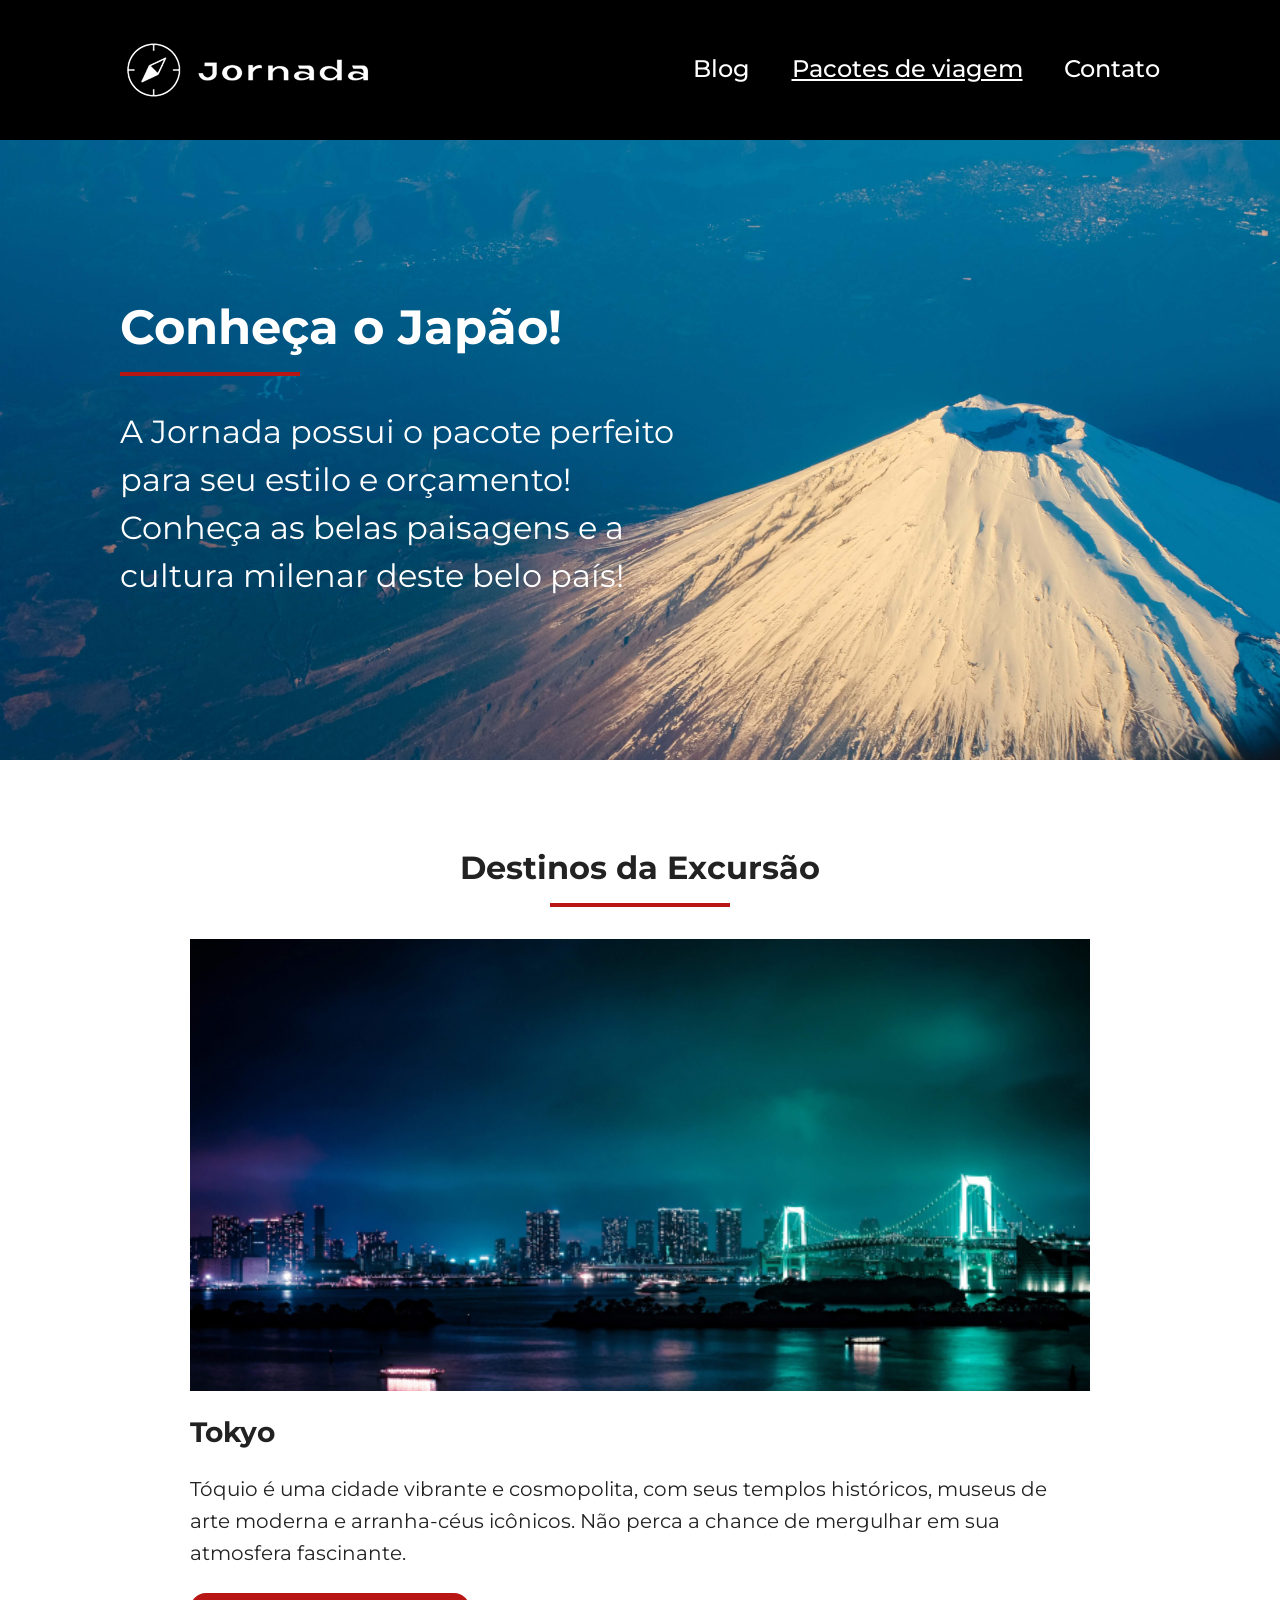
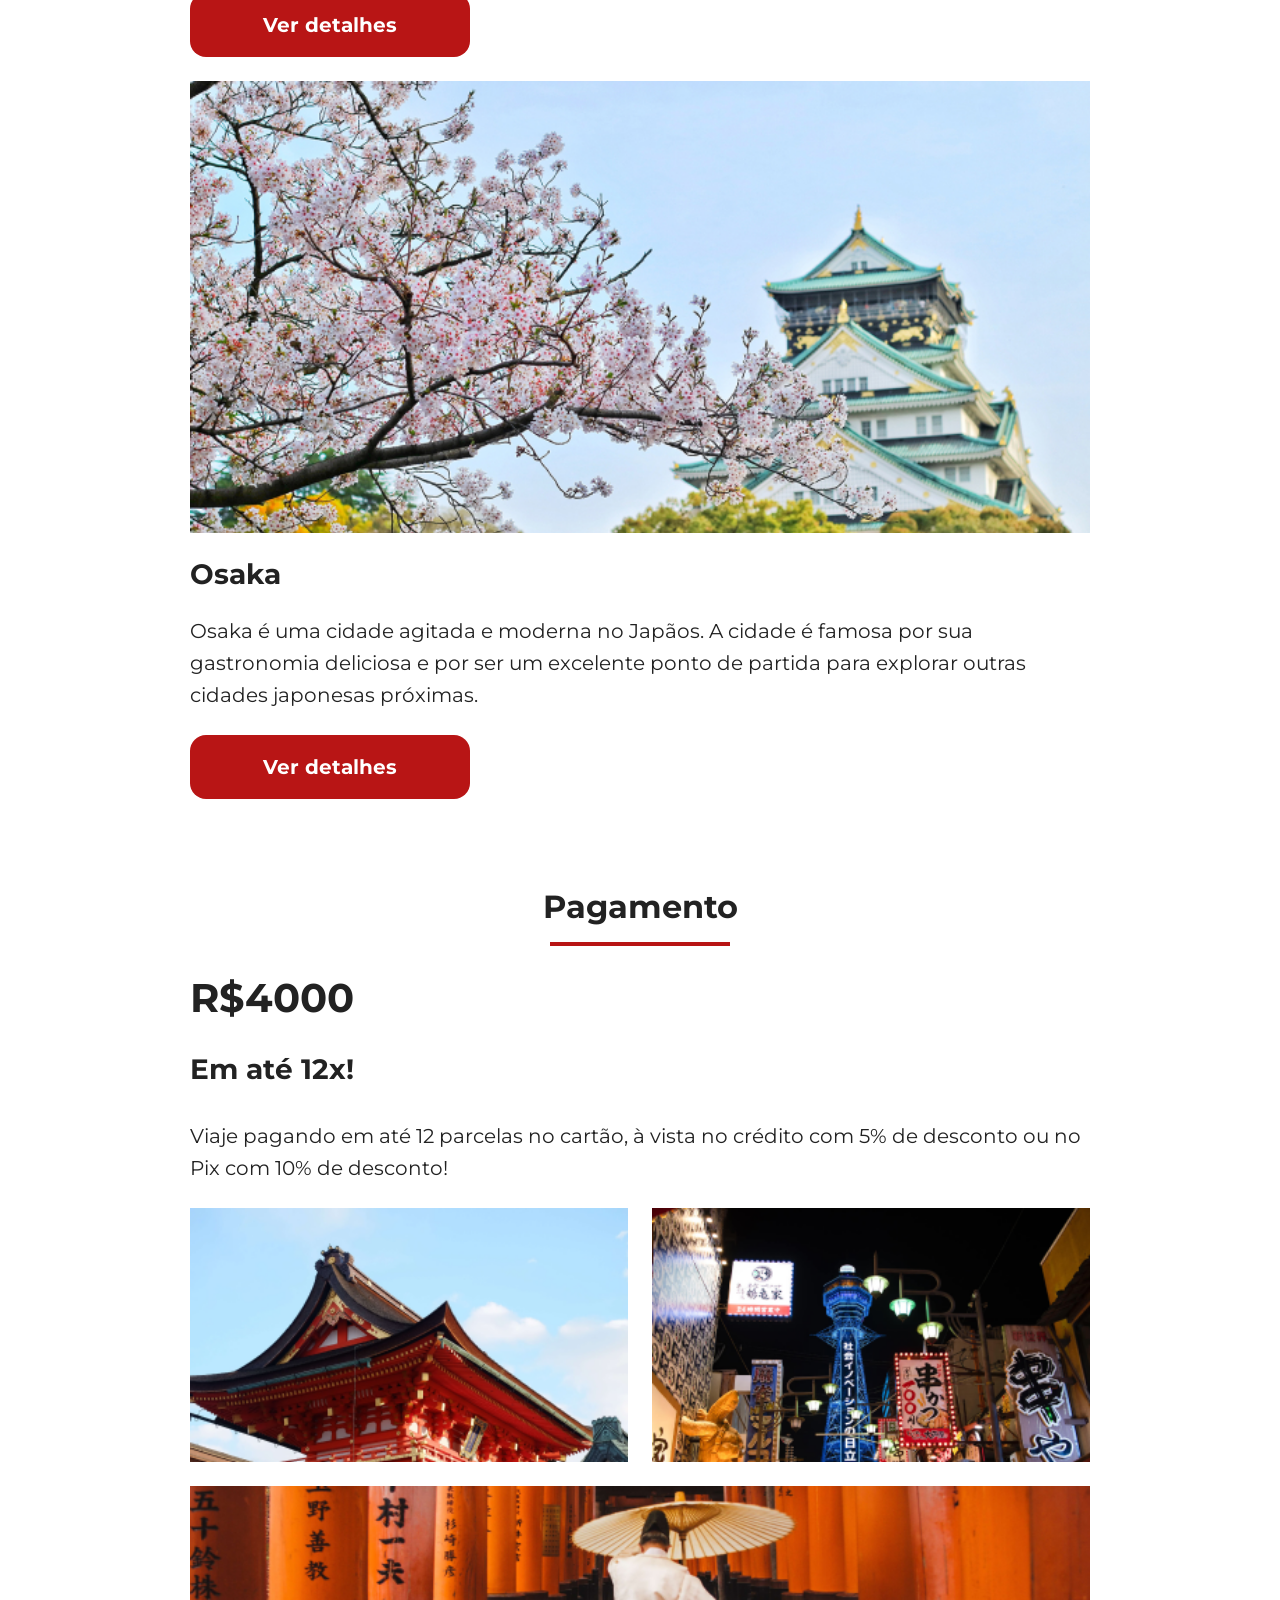
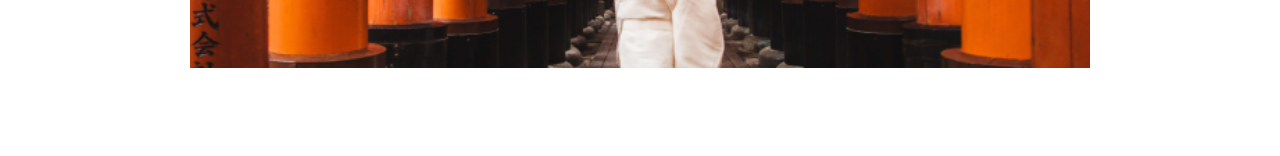
==== pacotes.html @ 74303559 "Finaliza secao de pagamento" ====
<!doctype html>
<html lang="pt-BR">
  <head>
    <meta charset="UTF-8" />
    <meta name="viewport" content="width=device-width, initial-scale=1.0" />
    <link rel="icon" href="favico.svg" type="xml/svg" />
    <link rel="stylesheet" href="css/style.css" />
    <title>Pacotes de viagem</title>
  </head>
  <body>
    <header class="main-header">
      <a class="logo" href="index.html" title="voltar para a página inicial">
        <img
          class="img-mobile"
          src="img/bussola-jornada-branca.png"
          alt="Bussola do logo Jornada Viagens na cor preta"
        />
        <img
          class="img-desktop"
          src="img/bussola-texto-jornada-branco.png"
          alt="Logo Jornada Viagens na cor branca"
        />
      </a>
      <div class="navegation-menu">
        <label for="menu">
          <img src="img/menu.png" alt="menu" />
        </label>
        <input type="checkbox" id="menu" hidden />
        <nav>
          <ul class="list-links">
            <li>
              <a href="blog.html" target="_blank" title="Acessar Blog">Blog</a>
            </li>
            <li>
              <a
                class="active"
                href="pacotes.html"
                target="_blank"
                title="Acessar Pacotes de viagem"
                >Pacotes de viagem</a
              >
            </li>
            <li>
              <a href="contato.html" target="_blank" title="Acessar Contato"
                >Contato</a
              >
            </li>
          </ul>
        </nav>
      </div>
    </header>
    <section class="travel-packages hero-img">
      <div class="hero-content">
        <h1>Conheça o Japão!</h1>
        <hr />
        <p>
          A Jornada possui o pacote perfeito para seu estilo e orçamento!
          Conheça as belas paisagens e a cultura milenar deste belo país!
        </p>
      </div>
    </section>
    <section class="destinations">
      <div class="section-title">
        <h2>Destinos da Excursão</h2>
        <hr />
      </div>
      <div class="destination-items">
        <article class="item tokyo">
          <header>
            <div class="img-item"></div>
            <h3 class="content-title">Tokyo</h3>
          </header>
          <p class="content-text">
            Tóquio é uma cidade vibrante e cosmopolita, com seus templos
            históricos, museus de arte moderna e arranha-céus icônicos. Não
            perca a chance de mergulhar em sua atmosfera fascinante.
          </p>
          <footer>
            <a
              href="#"
              class="button"
              target="_blank"
              title="Veja mais detalhes do destino Tokyo"
              >Ver detalhes</a
            >
          </footer>
        </article>
        <article class="item osaka">
          <header>
            <div class="img-item"></div>
            <h3 class="content-title">Osaka</h3>
          </header>
          <p class="content-text">
            Osaka é uma cidade agitada e moderna no Japãos. A cidade é famosa
            por sua gastronomia deliciosa e por ser um excelente ponto de
            partida para explorar outras cidades japonesas próximas.
          </p>
          <footer>
            <a
              href="#"
              class="button"
              target="_blank"
              title="Veja mais detalhes do destino Osaka"
              >Ver detalhes</a
            >
          </footer>
        </article>
      </div>
    </section>
    <section class="payments">
      <div class="section-title">
        <h2>Pagamento</h2>
        <hr />
      </div>
      <div class="travel-packages content-container">
        <div class="text-content">
          <h3 class="content-title">R$4000</h3>
          <h4 class="content-second-title">Em até 12x!</h4>
          <p class="content-text">
            Viaje pagando em até 12 parcelas no cartão, à vista no crédito com
            5% de desconto ou no Pix com 10% de desconto!
          </p>
          <a
            href="#"
            class="button"
            target="_blank"
            title="Veja mais detalhes de pagamento"
            >Ver detalhes</a
          >
        </div>
        <div class="image-gallery">
          <div class="image first"></div>
          <div class="image second"></div>
          <div class="image third colspan-2"></div>
        </div>
      </div>
    </section>
  </body>
</html>
---- css/style.css ----
@import url(global.css);
@import url(header.css);
@import url(hero.css);
@import url(offers.css);
@import url(categories.css);
@import url(destinations.css);
@import url(payments.css);
@import url(testimonials.css);
@import url(pre-footer.css);
@import url(footer.css);
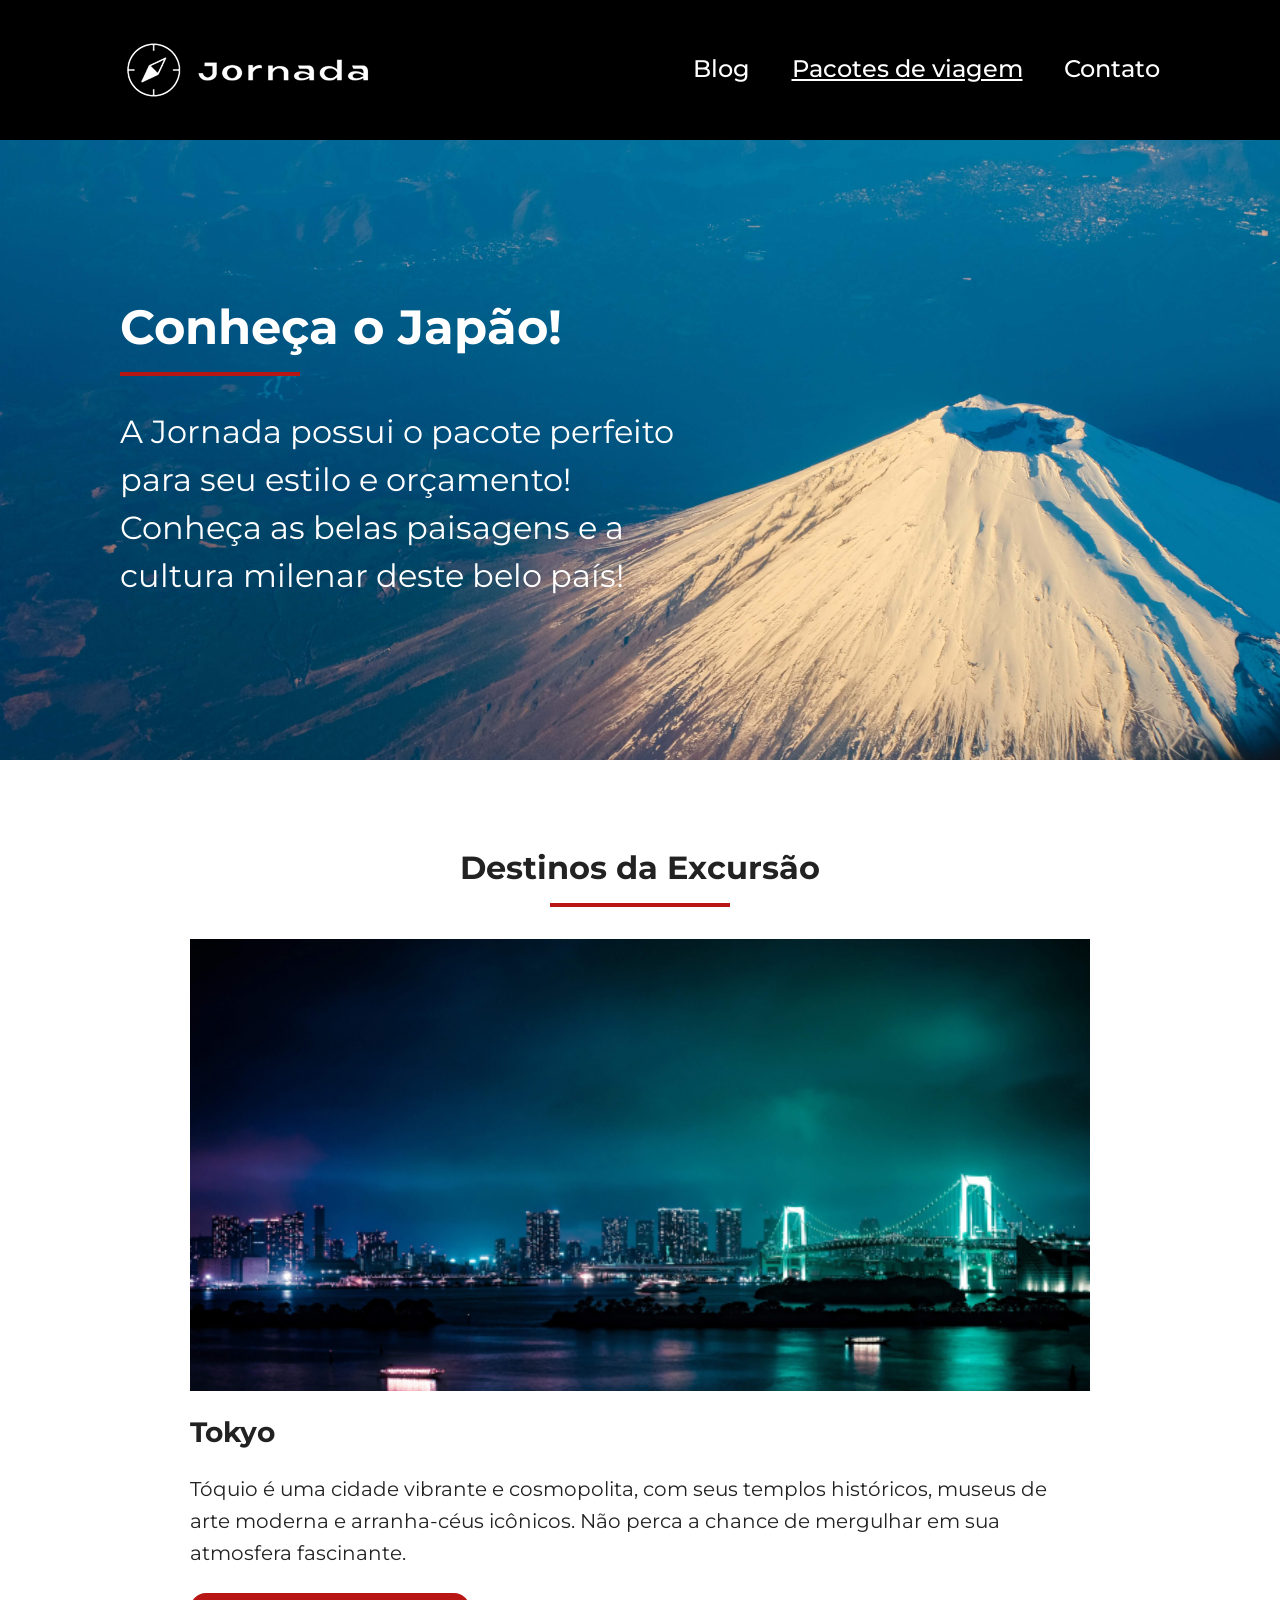
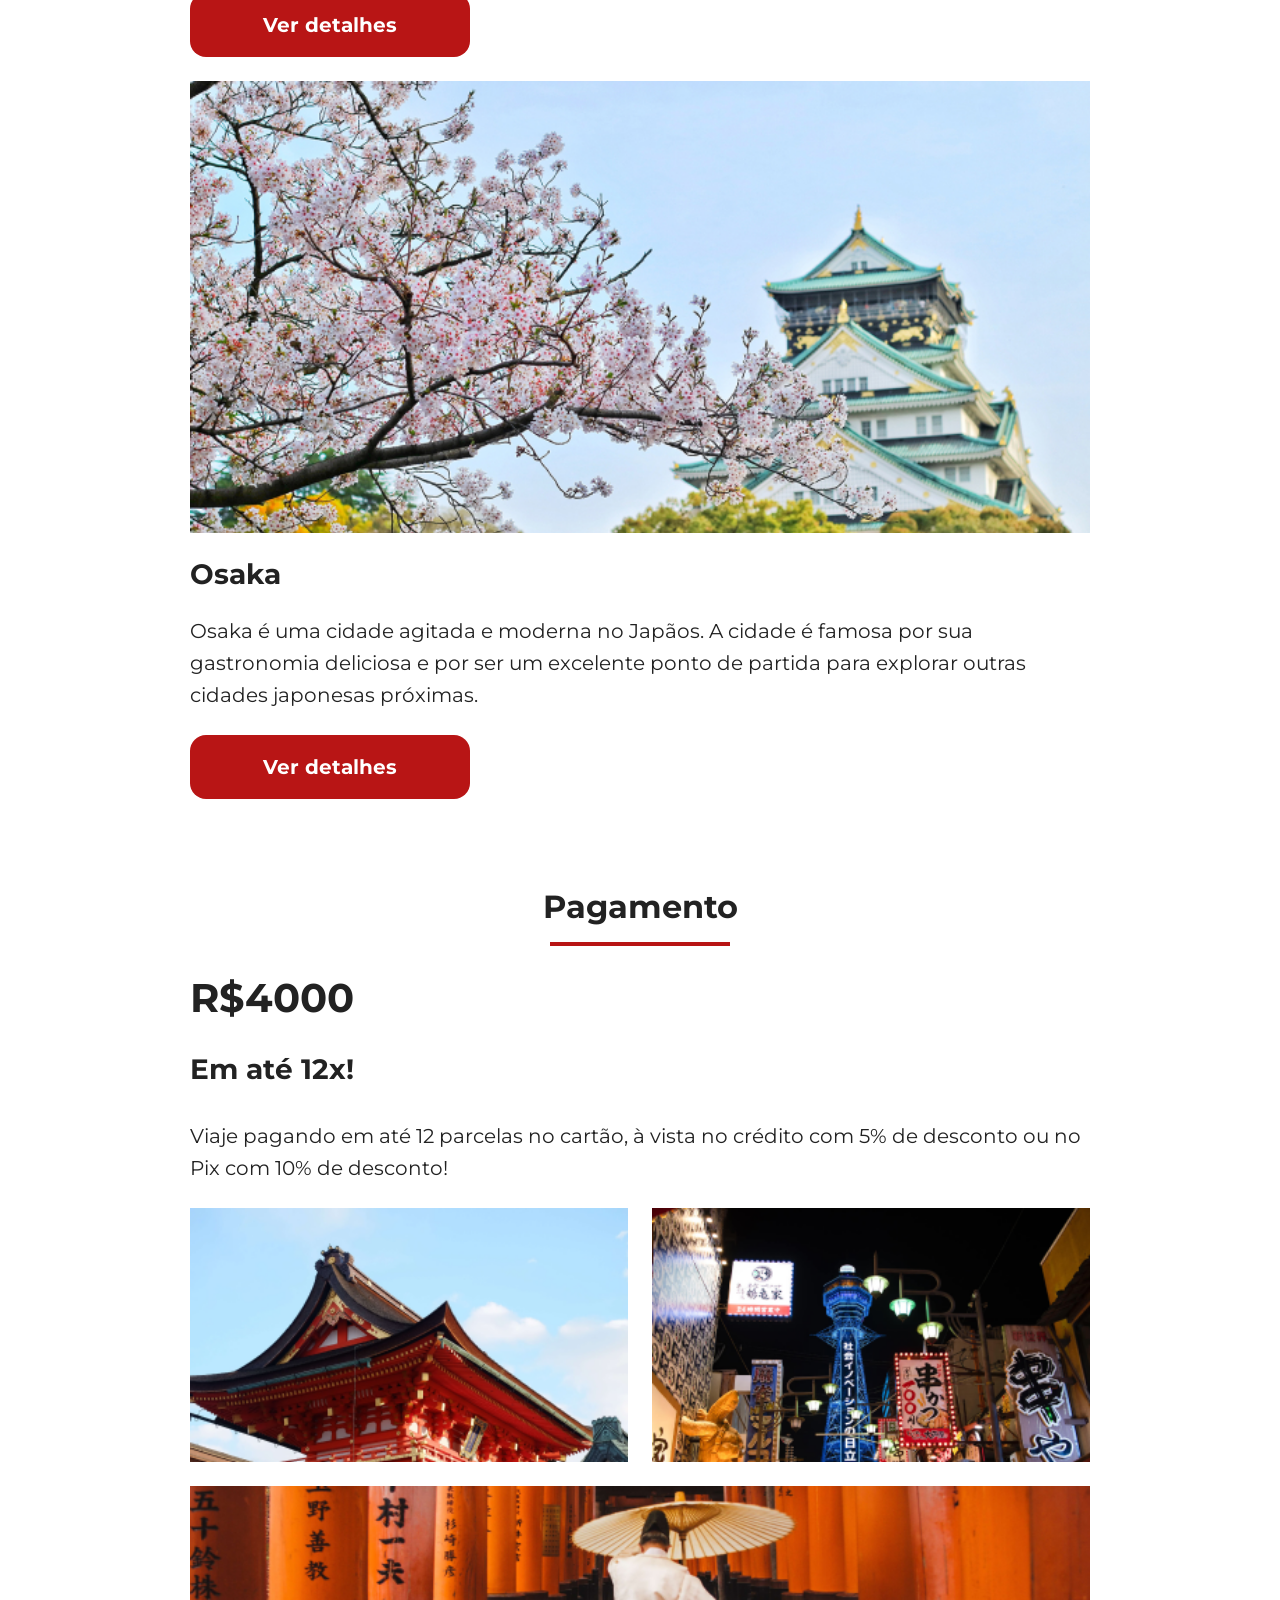
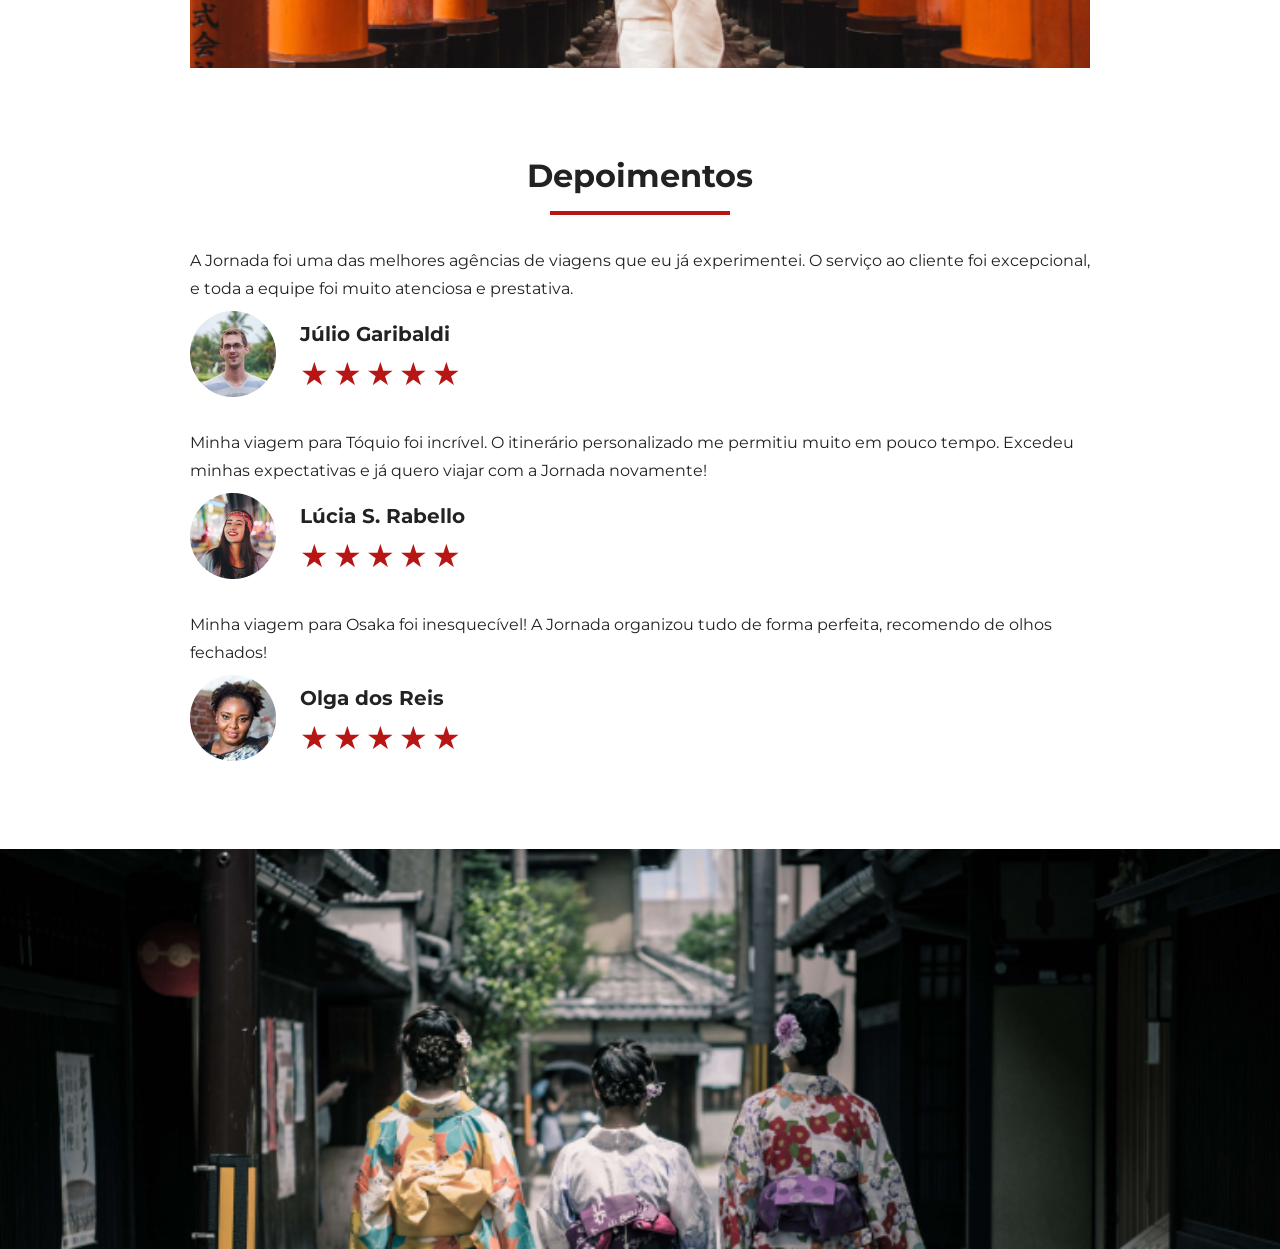
==== commit 04d77710: "Finaliza pre footer" ====
--- a/pacotes.html
+++ b/pacotes.html
@@ -135,5 +135,88 @@
         </div>
       </div>
     </section>
+    <section class="travel-packages testimonials">
+      <div class="section-title">
+        <h2>Depoimentos</h2>
+        <hr />
+      </div>
+      <div class="testimonial-container">
+        <article>
+          <header>
+            <p>
+              A Jornada foi uma das melhores agências de viagens que eu já
+              experimentei. O serviço ao cliente foi excepcional, e toda a
+              equipe foi muito atenciosa e prestativa.
+            </p>
+          </header>
+          <footer>
+            <img
+              src="img/travel-packages/avatar-julio.png"
+              alt="Imagem de perfil do cliente Júlio Garibaldi"
+            />
+            <div class="profile-content">
+              <h3>Júlio Garibaldi</h3>
+              <div class="rating">
+                <span class="star">★</span>
+                <span class="star">★</span>
+                <span class="star">★</span>
+                <span class="star">★</span>
+                <span class="star">★</span>
+              </div>
+            </div>
+          </footer>
+        </article>
+        <article>
+          <header>
+            <p>
+              Minha viagem para Tóquio foi incrível. O itinerário personalizado
+              me permitiu muito em pouco tempo. Excedeu minhas expectativas e já
+              quero viajar com a Jornada novamente!
+            </p>
+          </header>
+          <footer>
+            <img
+              src="img/travel-packages/avatar-lucia.png"
+              alt="Imagem de perfil da cliente Lúcia S. Rabello"
+            />
+            <div class="profile-content">
+              <h3>Lúcia S. Rabello</h3>
+              <div class="rating">
+                <span class="star">★</span>
+                <span class="star">★</span>
+                <span class="star">★</span>
+                <span class="star">★</span>
+                <span class="star">★</span>
+              </div>
+            </div>
+          </footer>
+        </article>
+        <article>
+          <header>
+            <p>
+              Minha viagem para Osaka foi inesquecível! A Jornada organizou tudo
+              de forma perfeita, recomendo de olhos fechados!
+            </p>
+          </header>
+          <footer>
+            <img
+              src="img/travel-packages/avatar-olga.png"
+              alt="Imagem de perfil da cliente Olga dos Reis"
+            />
+            <div class="profile-content">
+              <h3>Olga dos Reis</h3>
+              <div class="rating">
+                <span class="star">★</span>
+                <span class="star">★</span>
+                <span class="star">★</span>
+                <span class="star">★</span>
+                <span class="star">★</span>
+              </div>
+            </div>
+          </footer>
+        </article>
+      </div>
+    </section>
+    <section class="travel-packages pre-footer"></section>
   </body>
 </html>
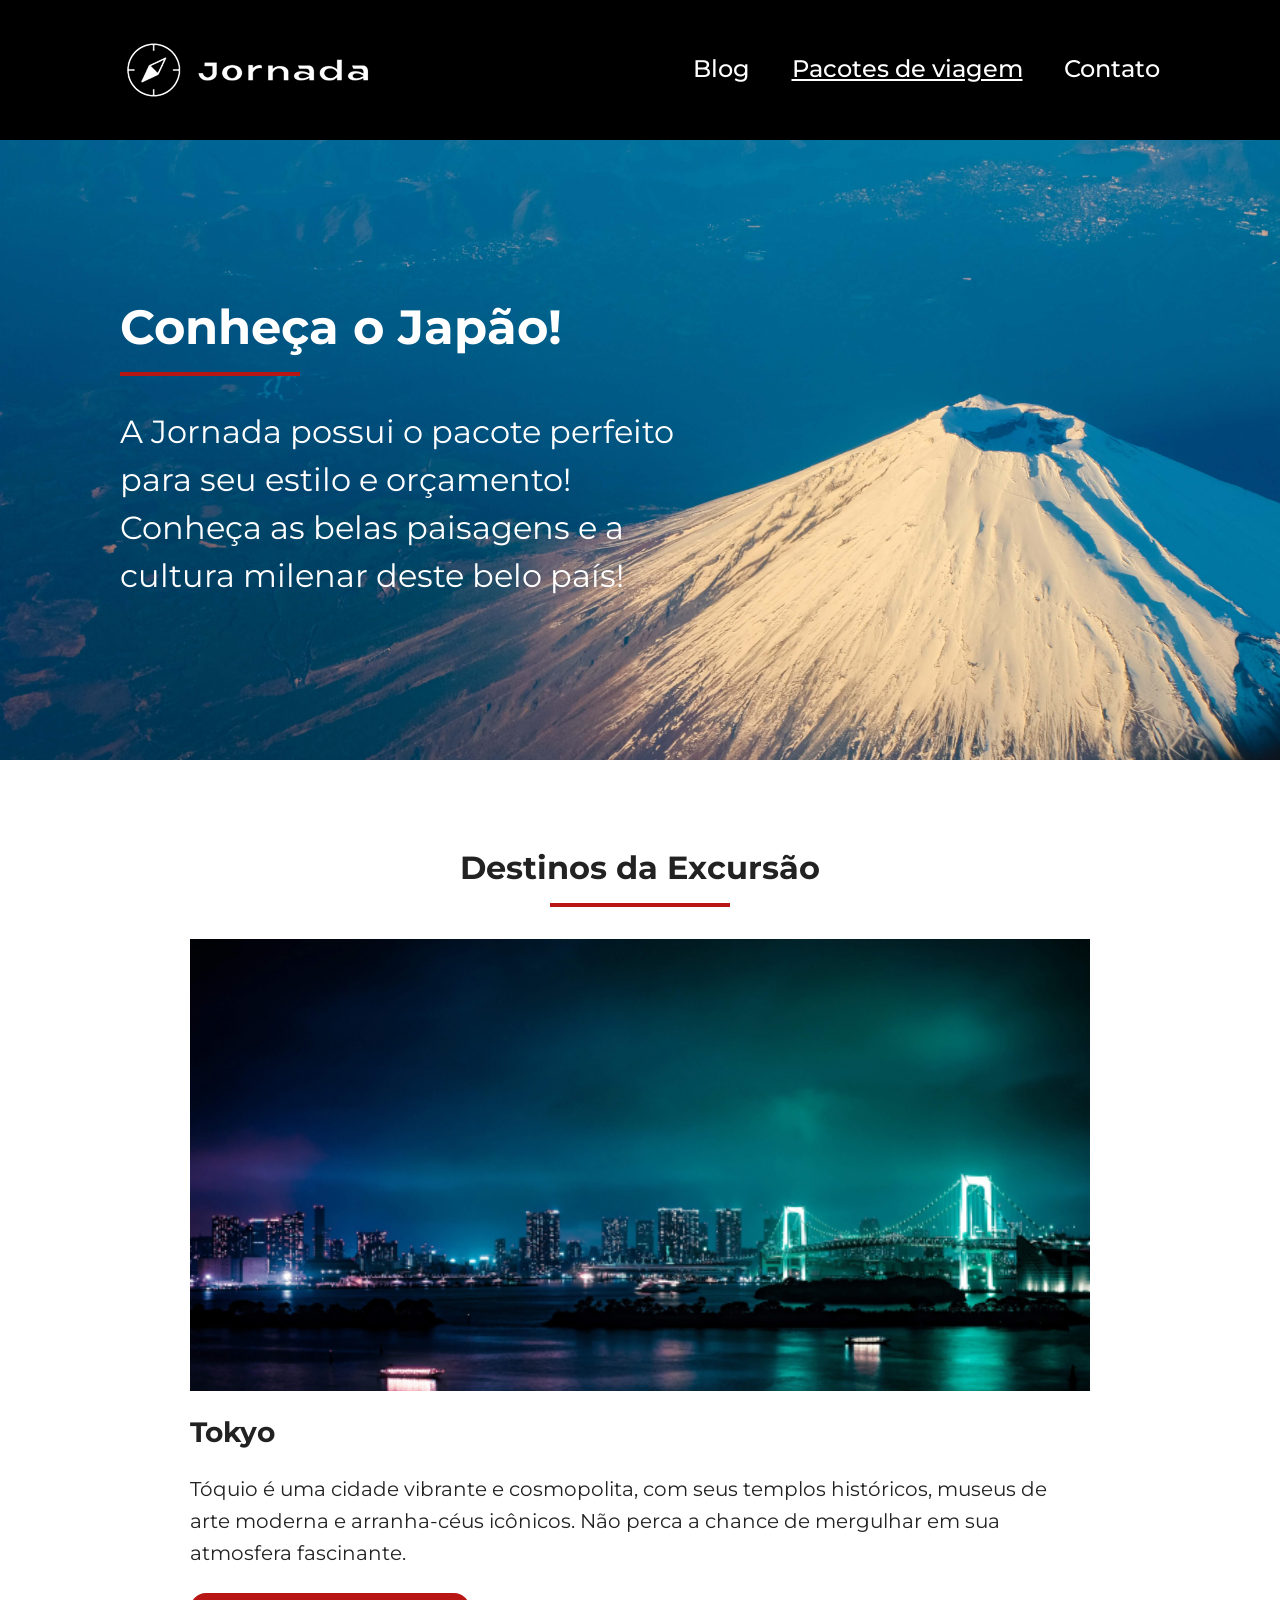
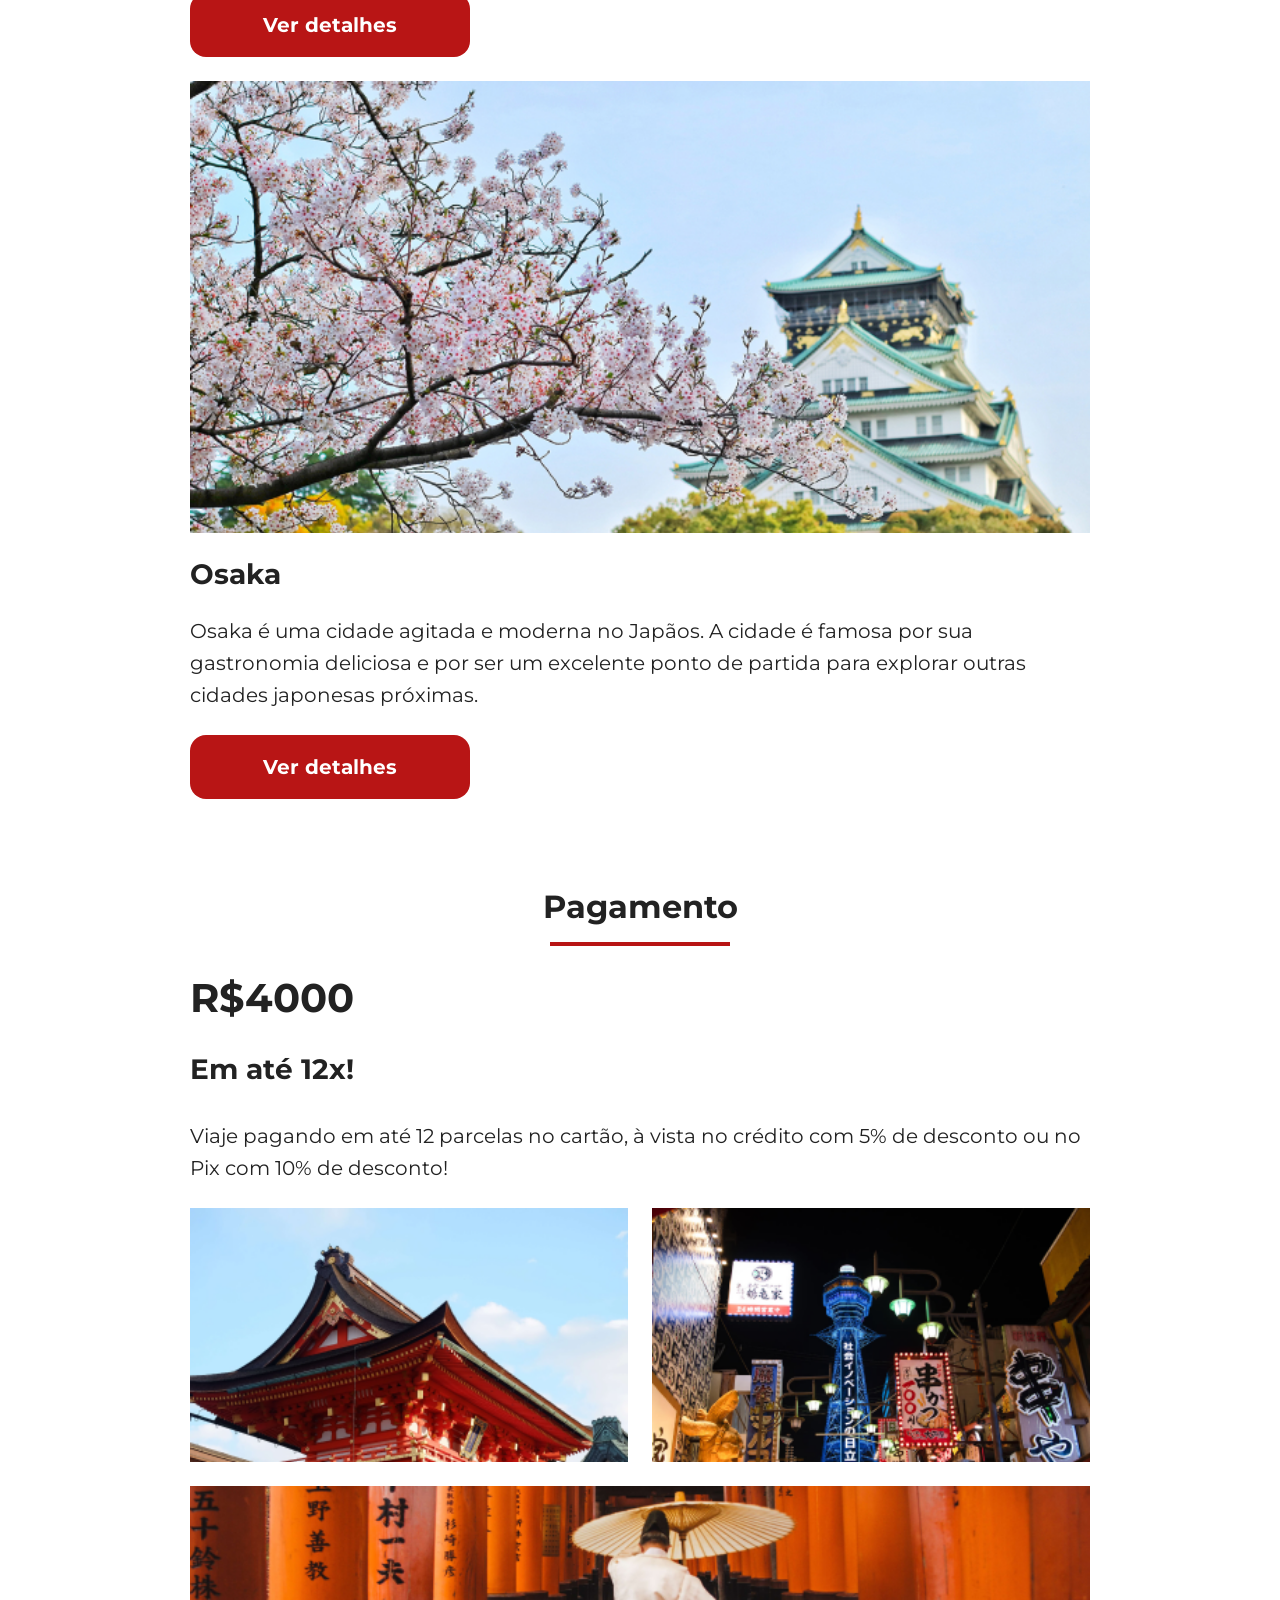
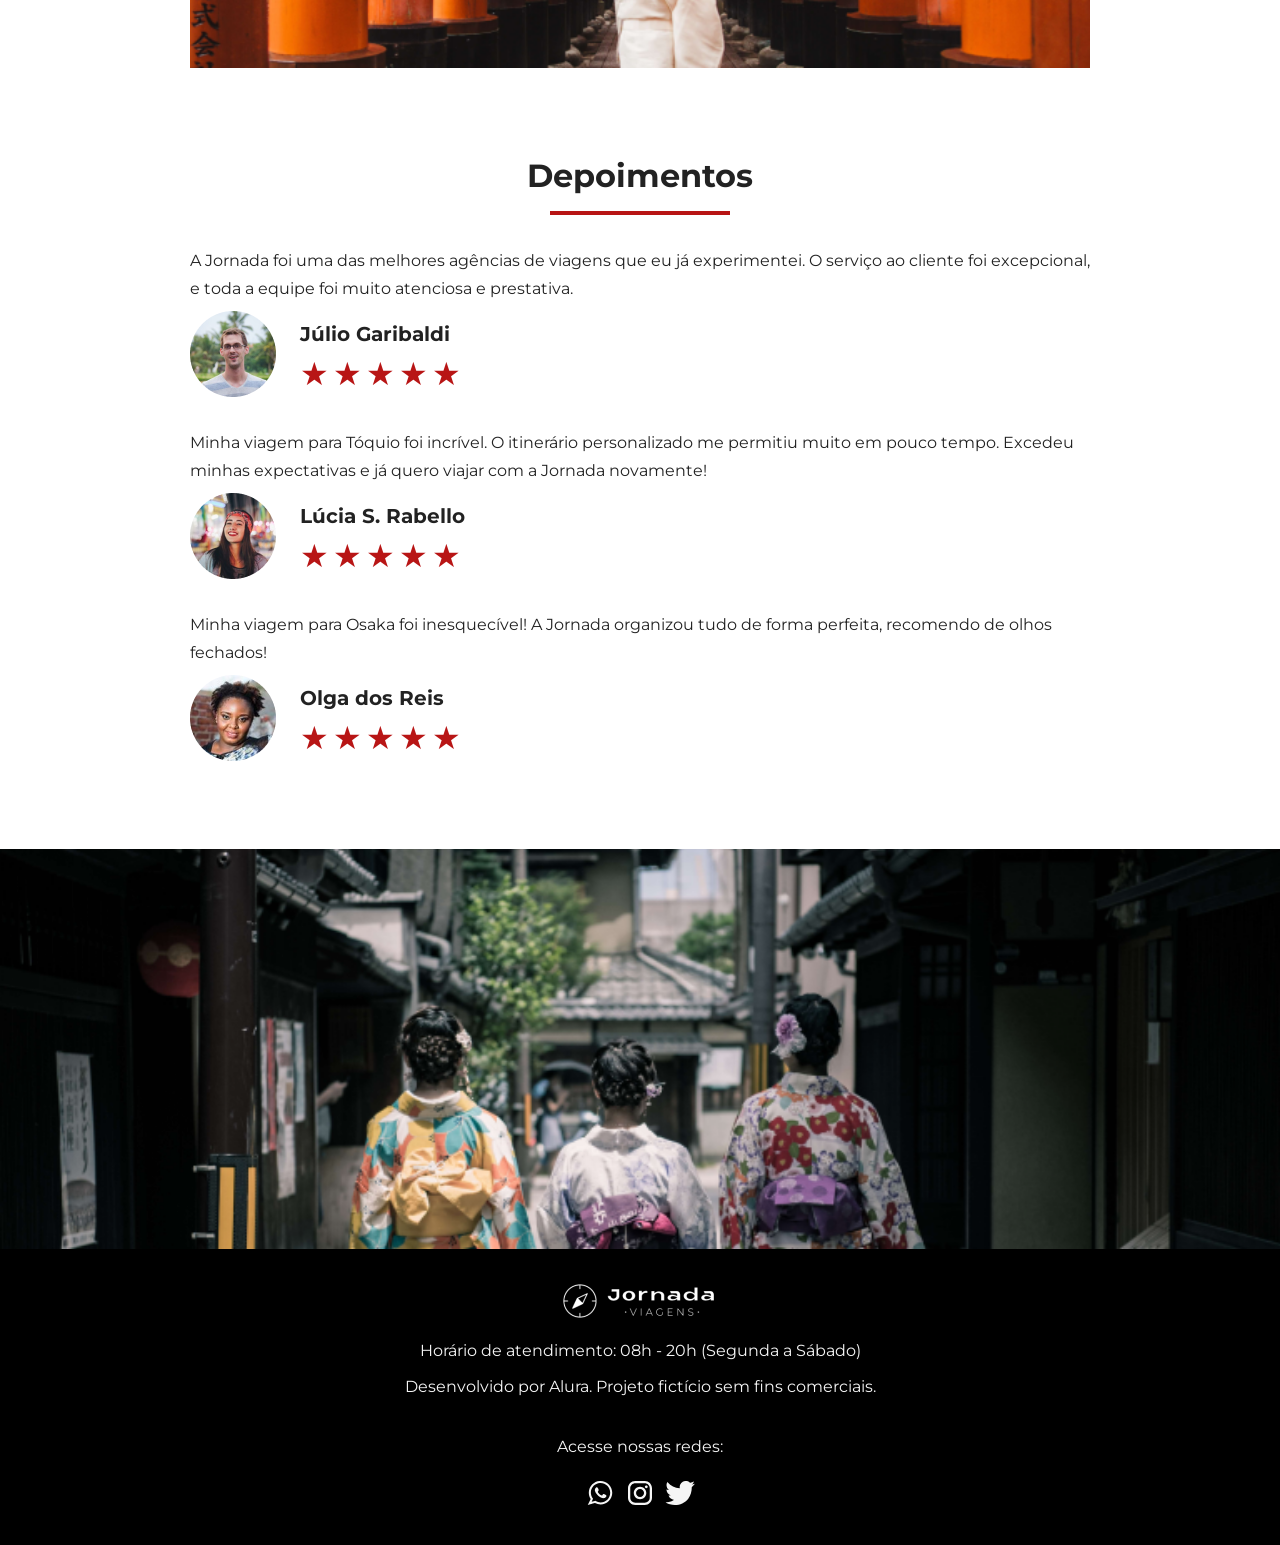
==== commit ead6a0c1: "Finaliza pagina pacotes de viagem" ====
--- a/pacotes.html
+++ b/pacotes.html
@@ -49,174 +49,213 @@
         </nav>
       </div>
     </header>
-    <section class="travel-packages hero-img">
-      <div class="hero-content">
-        <h1>Conheça o Japão!</h1>
-        <hr />
-        <p>
-          A Jornada possui o pacote perfeito para seu estilo e orçamento!
-          Conheça as belas paisagens e a cultura milenar deste belo país!
-        </p>
-      </div>
-    </section>
-    <section class="destinations">
-      <div class="section-title">
-        <h2>Destinos da Excursão</h2>
-        <hr />
-      </div>
-      <div class="destination-items">
-        <article class="item tokyo">
-          <header>
-            <div class="img-item"></div>
-            <h3 class="content-title">Tokyo</h3>
-          </header>
-          <p class="content-text">
-            Tóquio é uma cidade vibrante e cosmopolita, com seus templos
-            históricos, museus de arte moderna e arranha-céus icônicos. Não
-            perca a chance de mergulhar em sua atmosfera fascinante.
+    <main>
+      <section class="travel-packages hero-img">
+        <div class="hero-content">
+          <h1>Conheça o Japão!</h1>
+          <hr />
+          <p>
+            A Jornada possui o pacote perfeito para seu estilo e orçamento!
+            Conheça as belas paisagens e a cultura milenar deste belo país!
           </p>
-          <footer>
+        </div>
+      </section>
+      <section class="destinations">
+        <div class="section-title">
+          <h2>Destinos da Excursão</h2>
+          <hr />
+        </div>
+        <div class="destination-items">
+          <article class="item tokyo">
+            <header>
+              <div class="img-item"></div>
+              <h3 class="content-title">Tokyo</h3>
+            </header>
+            <p class="content-text">
+              Tóquio é uma cidade vibrante e cosmopolita, com seus templos
+              históricos, museus de arte moderna e arranha-céus icônicos. Não
+              perca a chance de mergulhar em sua atmosfera fascinante.
+            </p>
+            <footer>
+              <a
+                href="#"
+                class="button"
+                target="_blank"
+                title="Veja mais detalhes do destino Tokyo"
+                >Ver detalhes</a
+              >
+            </footer>
+          </article>
+          <article class="item osaka">
+            <header>
+              <div class="img-item"></div>
+              <h3 class="content-title">Osaka</h3>
+            </header>
+            <p class="content-text">
+              Osaka é uma cidade agitada e moderna no Japãos. A cidade é famosa
+              por sua gastronomia deliciosa e por ser um excelente ponto de
+              partida para explorar outras cidades japonesas próximas.
+            </p>
+            <footer>
+              <a
+                href="#"
+                class="button"
+                target="_blank"
+                title="Veja mais detalhes do destino Osaka"
+                >Ver detalhes</a
+              >
+            </footer>
+          </article>
+        </div>
+      </section>
+      <section class="payments">
+        <div class="section-title">
+          <h2>Pagamento</h2>
+          <hr />
+        </div>
+        <div class="travel-packages content-container">
+          <div class="text-content">
+            <h3 class="content-title">R$4000</h3>
+            <h4 class="content-second-title">Em até 12x!</h4>
+            <p class="content-text">
+              Viaje pagando em até 12 parcelas no cartão, à vista no crédito com
+              5% de desconto ou no Pix com 10% de desconto!
+            </p>
             <a
               href="#"
               class="button"
               target="_blank"
-              title="Veja mais detalhes do destino Tokyo"
+              title="Veja mais detalhes de pagamento"
               >Ver detalhes</a
             >
-          </footer>
-        </article>
-        <article class="item osaka">
-          <header>
-            <div class="img-item"></div>
-            <h3 class="content-title">Osaka</h3>
-          </header>
-          <p class="content-text">
-            Osaka é uma cidade agitada e moderna no Japãos. A cidade é famosa
-            por sua gastronomia deliciosa e por ser um excelente ponto de
-            partida para explorar outras cidades japonesas próximas.
-          </p>
-          <footer>
-            <a
-              href="#"
-              class="button"
-              target="_blank"
-              title="Veja mais detalhes do destino Osaka"
-              >Ver detalhes</a
-            >
-          </footer>
-        </article>
+          </div>
+          <div class="image-gallery">
+            <div class="image first"></div>
+            <div class="image second"></div>
+            <div class="image third colspan-2"></div>
+          </div>
+        </div>
+      </section>
+      <section class="travel-packages testimonials">
+        <div class="section-title">
+          <h2>Depoimentos</h2>
+          <hr />
+        </div>
+        <div class="testimonial-container">
+          <article>
+            <header>
+              <p>
+                A Jornada foi uma das melhores agências de viagens que eu já
+                experimentei. O serviço ao cliente foi excepcional, e toda a
+                equipe foi muito atenciosa e prestativa.
+              </p>
+            </header>
+            <footer>
+              <img
+                src="img/travel-packages/avatar-julio.png"
+                alt="Imagem de perfil do cliente Júlio Garibaldi"
+              />
+              <div class="profile-content">
+                <h3>Júlio Garibaldi</h3>
+                <div class="rating">
+                  <span class="star">★</span>
+                  <span class="star">★</span>
+                  <span class="star">★</span>
+                  <span class="star">★</span>
+                  <span class="star">★</span>
+                </div>
+              </div>
+            </footer>
+          </article>
+          <article>
+            <header>
+              <p>
+                Minha viagem para Tóquio foi incrível. O itinerário
+                personalizado me permitiu muito em pouco tempo. Excedeu minhas
+                expectativas e já quero viajar com a Jornada novamente!
+              </p>
+            </header>
+            <footer>
+              <img
+                src="img/travel-packages/avatar-lucia.png"
+                alt="Imagem de perfil da cliente Lúcia S. Rabello"
+              />
+              <div class="profile-content">
+                <h3>Lúcia S. Rabello</h3>
+                <div class="rating">
+                  <span class="star">★</span>
+                  <span class="star">★</span>
+                  <span class="star">★</span>
+                  <span class="star">★</span>
+                  <span class="star">★</span>
+                </div>
+              </div>
+            </footer>
+          </article>
+          <article>
+            <header>
+              <p>
+                Minha viagem para Osaka foi inesquecível! A Jornada organizou
+                tudo de forma perfeita, recomendo de olhos fechados!
+              </p>
+            </header>
+            <footer>
+              <img
+                src="img/travel-packages/avatar-olga.png"
+                alt="Imagem de perfil da cliente Olga dos Reis"
+              />
+              <div class="profile-content">
+                <h3>Olga dos Reis</h3>
+                <div class="rating">
+                  <span class="star">★</span>
+                  <span class="star">★</span>
+                  <span class="star">★</span>
+                  <span class="star">★</span>
+                  <span class="star">★</span>
+                </div>
+              </div>
+            </footer>
+          </article>
+        </div>
+      </section>
+      <section class="travel-packages pre-footer"></section>
+    </main>
+    <footer class="main-footer">
+      <div class="img-and-paragraphs">
+        <img
+          class="logo-jornada-viagens"
+          src="img/logo-jornada-viagens.png"
+          alt="Logo da empresa Jornada Viagens"
+        />
+        <p>Horário de atendimento: 08h - 20h (Segunda a Sábado)</p>
+        <p>Desenvolvido por Alura. Projeto fictício sem fins comerciais.</p>
       </div>
-    </section>
-    <section class="payments">
-      <div class="section-title">
-        <h2>Pagamento</h2>
-        <hr />
-      </div>
-      <div class="travel-packages content-container">
-        <div class="text-content">
-          <h3 class="content-title">R$4000</h3>
-          <h4 class="content-second-title">Em até 12x!</h4>
-          <p class="content-text">
-            Viaje pagando em até 12 parcelas no cartão, à vista no crédito com
-            5% de desconto ou no Pix com 10% de desconto!
-          </p>
+      <div class="networks">
+        <p>Acesse nossas redes:</p>
+        <div class="logo-networks">
           <a
             href="#"
-            class="button"
             target="_blank"
-            title="Veja mais detalhes de pagamento"
-            >Ver detalhes</a
+            title="Acesse o WhatsApp da Jornada Viagens"
           >
-        </div>
-        <div class="image-gallery">
-          <div class="image first"></div>
-          <div class="image second"></div>
-          <div class="image third colspan-2"></div>
+            <img src="img/logo-whatsapp.svg" alt="Ícone do WhatsApp" />
+          </a>
+          <a
+            href="#"
+            target="_blank"
+            title="Acesse o Instagram da Jornada Viagens"
+          >
+            <img src="img/logo-instagram.svg" alt="Ícone do Instagram" />
+          </a>
+          <a
+            href="#"
+            target="_blank"
+            title="Acesse o Twitter da Jornada Viagens"
+          >
+            <img src="img/logo-twitter.svg" alt="Ícone do Twitter" />
+          </a>
         </div>
       </div>
-    </section>
-    <section class="travel-packages testimonials">
-      <div class="section-title">
-        <h2>Depoimentos</h2>
-        <hr />
-      </div>
-      <div class="testimonial-container">
-        <article>
-          <header>
-            <p>
-              A Jornada foi uma das melhores agências de viagens que eu já
-              experimentei. O serviço ao cliente foi excepcional, e toda a
-              equipe foi muito atenciosa e prestativa.
-            </p>
-          </header>
-          <footer>
-            <img
-              src="img/travel-packages/avatar-julio.png"
-              alt="Imagem de perfil do cliente Júlio Garibaldi"
-            />
-            <div class="profile-content">
-              <h3>Júlio Garibaldi</h3>
-              <div class="rating">
-                <span class="star">★</span>
-                <span class="star">★</span>
-                <span class="star">★</span>
-                <span class="star">★</span>
-                <span class="star">★</span>
-              </div>
-            </div>
-          </footer>
-        </article>
-        <article>
-          <header>
-            <p>
-              Minha viagem para Tóquio foi incrível. O itinerário personalizado
-              me permitiu muito em pouco tempo. Excedeu minhas expectativas e já
-              quero viajar com a Jornada novamente!
-            </p>
-          </header>
-          <footer>
-            <img
-              src="img/travel-packages/avatar-lucia.png"
-              alt="Imagem de perfil da cliente Lúcia S. Rabello"
-            />
-            <div class="profile-content">
-              <h3>Lúcia S. Rabello</h3>
-              <div class="rating">
-                <span class="star">★</span>
-                <span class="star">★</span>
-                <span class="star">★</span>
-                <span class="star">★</span>
-                <span class="star">★</span>
-              </div>
-            </div>
-          </footer>
-        </article>
-        <article>
-          <header>
-            <p>
-              Minha viagem para Osaka foi inesquecível! A Jornada organizou tudo
-              de forma perfeita, recomendo de olhos fechados!
-            </p>
-          </header>
-          <footer>
-            <img
-              src="img/travel-packages/avatar-olga.png"
-              alt="Imagem de perfil da cliente Olga dos Reis"
-            />
-            <div class="profile-content">
-              <h3>Olga dos Reis</h3>
-              <div class="rating">
-                <span class="star">★</span>
-                <span class="star">★</span>
-                <span class="star">★</span>
-                <span class="star">★</span>
-                <span class="star">★</span>
-              </div>
-            </div>
-          </footer>
-        </article>
-      </div>
-    </section>
-    <section class="travel-packages pre-footer"></section>
+    </footer>
   </body>
 </html>
